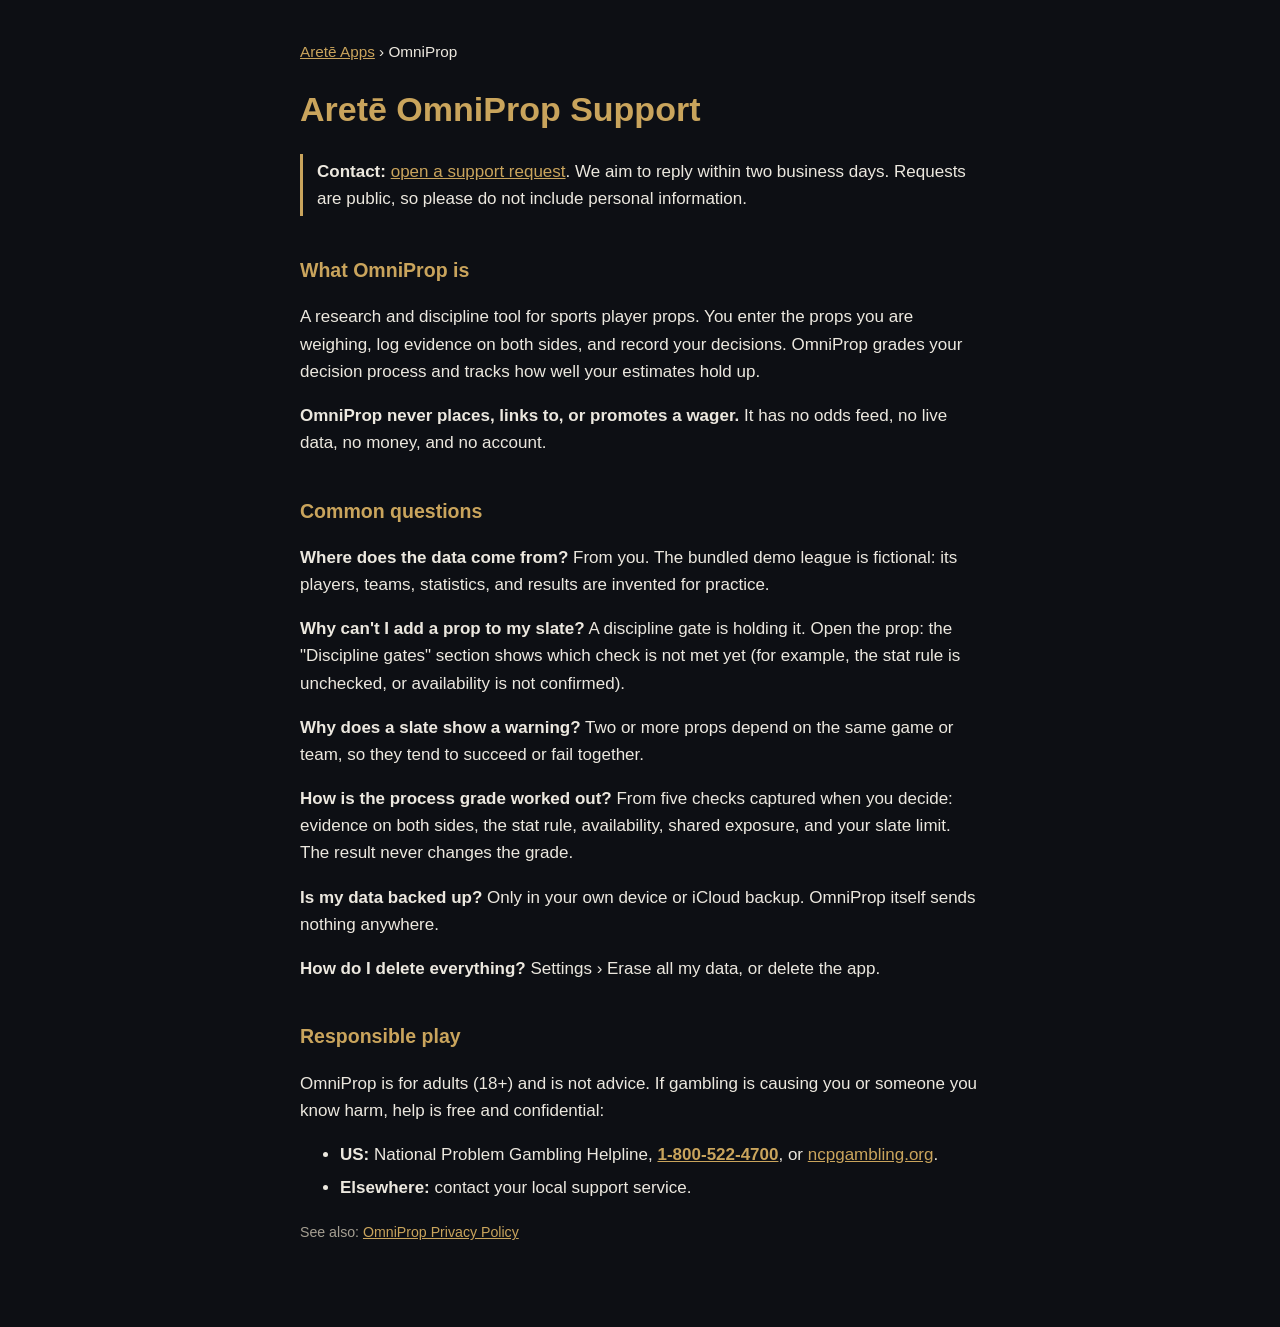
==== omniprop/support/index.html @ a0d1479e "OmniProp: privacy and support pages Co-Authored-By: Claude Opus 5.5 <noreply@anthropic.com>" ====
<!doctype html>
<html lang="en"><head><meta charset="utf-8"><meta name="viewport" content="width=device-width,initial-scale=1">
<title>OmniProp Support</title>
<style>
:root{--bg:#0d0f14;--fg:#ece8df;--muted:#a59f92;--gold:#c9a45c}
body{margin:0;background:var(--bg);color:var(--fg);font:17px/1.6 -apple-system,BlinkMacSystemFont,"Segoe UI",sans-serif}
main{max-width:680px;margin:0 auto;padding:40px 16px 64px}
h1{font-weight:600;color:var(--gold);line-height:1.25} h2{font-weight:600;margin-top:2em;font-size:1.15em;color:var(--gold)}
a{color:var(--gold)} li{margin:6px 0} small,.muted{color:var(--muted)}
.lead{border-left:3px solid var(--gold);padding:4px 0 4px 14px}
nav{font-size:.9em;margin-bottom:24px}
</style></head><body><main>
<nav><a href="../../">Aretē Apps</a> › OmniProp</nav>
<h1>Aretē OmniProp Support</h1>
<p class="lead"><b>Contact:</b> <a href="https://github.com/lemarclawclawbot-oss/arete-apps/issues/new">open a support request</a>. We aim to reply within two business days. Requests are public, so please do not include personal information.</p>

<h2>What OmniProp is</h2>
<p>A research and discipline tool for sports player props. You enter the props you are weighing, log evidence on both sides, and record your decisions. OmniProp grades your decision process and tracks how well your estimates hold up.</p>
<p><b>OmniProp never places, links to, or promotes a wager.</b> It has no odds feed, no live data, no money, and no account.</p>

<h2>Common questions</h2>
<p><b>Where does the data come from?</b> From you. The bundled demo league is fictional: its players, teams, statistics, and results are invented for practice.</p>
<p><b>Why can't I add a prop to my slate?</b> A discipline gate is holding it. Open the prop: the "Discipline gates" section shows which check is not met yet (for example, the stat rule is unchecked, or availability is not confirmed).</p>
<p><b>Why does a slate show a warning?</b> Two or more props depend on the same game or team, so they tend to succeed or fail together.</p>
<p><b>How is the process grade worked out?</b> From five checks captured when you decide: evidence on both sides, the stat rule, availability, shared exposure, and your slate limit. The result never changes the grade.</p>
<p><b>Is my data backed up?</b> Only in your own device or iCloud backup. OmniProp itself sends nothing anywhere.</p>
<p><b>How do I delete everything?</b> Settings › Erase all my data, or delete the app.</p>

<h2>Responsible play</h2>
<p>OmniProp is for adults (18+) and is not advice. If gambling is causing you or someone you know harm, help is free and confidential:</p>
<ul>
<li><b>US:</b> National Problem Gambling Helpline, <a href="tel:18005224700"><b>1-800-522-4700</b></a>, or <a href="https://www.ncpgambling.org/help-treatment/">ncpgambling.org</a>.</li>
<li><b>Elsewhere:</b> contact your local support service.</li>
</ul>
<p><small>See also: <a href="../privacy/">OmniProp Privacy Policy</a></small></p>
</main></body></html>
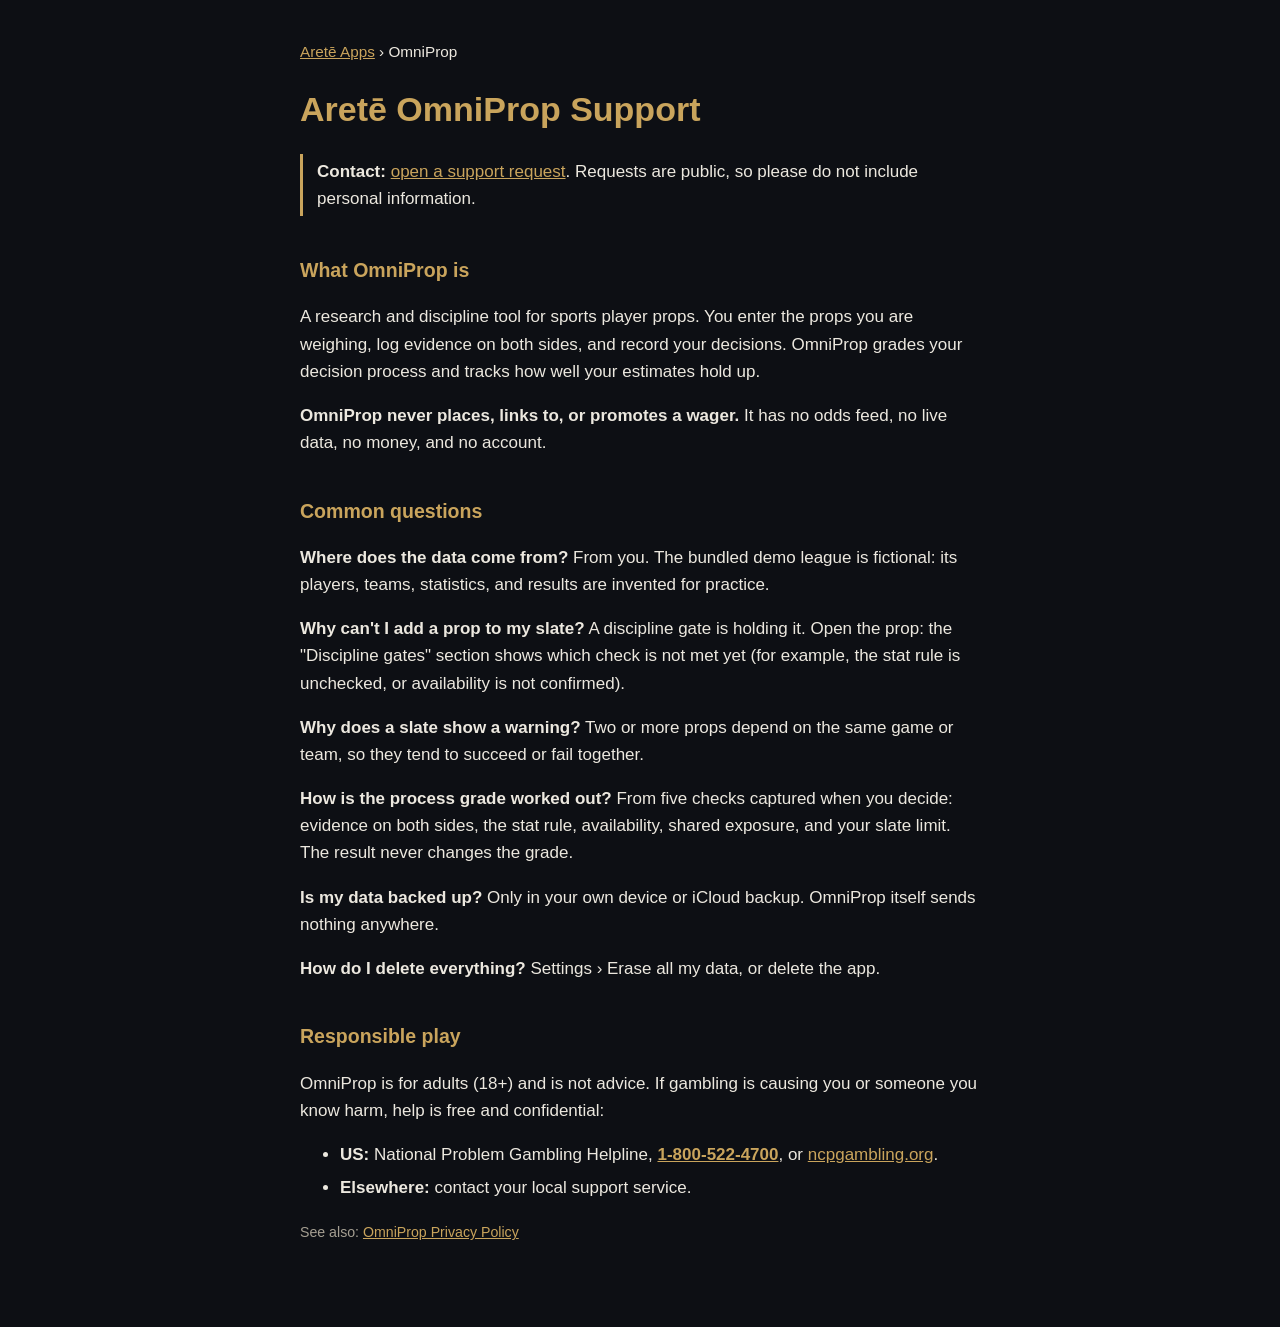
==== commit 8b69d317: "OmniProp support: drop a reply-time promise the owner hasn't made Co-Authored-By: Claude Opus 5.5 <n" ====
--- a/omniprop/support/index.html
+++ b/omniprop/support/index.html
@@ -12,7 +12,7 @@
 </style></head><body><main>
 <nav><a href="../../">Aretē Apps</a> › OmniProp</nav>
 <h1>Aretē OmniProp Support</h1>
-<p class="lead"><b>Contact:</b> <a href="https://github.com/lemarclawclawbot-oss/arete-apps/issues/new">open a support request</a>. We aim to reply within two business days. Requests are public, so please do not include personal information.</p>
+<p class="lead"><b>Contact:</b> <a href="https://github.com/lemarclawclawbot-oss/arete-apps/issues/new">open a support request</a>. Requests are public, so please do not include personal information.</p>
 
 <h2>What OmniProp is</h2>
 <p>A research and discipline tool for sports player props. You enter the props you are weighing, log evidence on both sides, and record your decisions. OmniProp grades your decision process and tracks how well your estimates hold up.</p>
